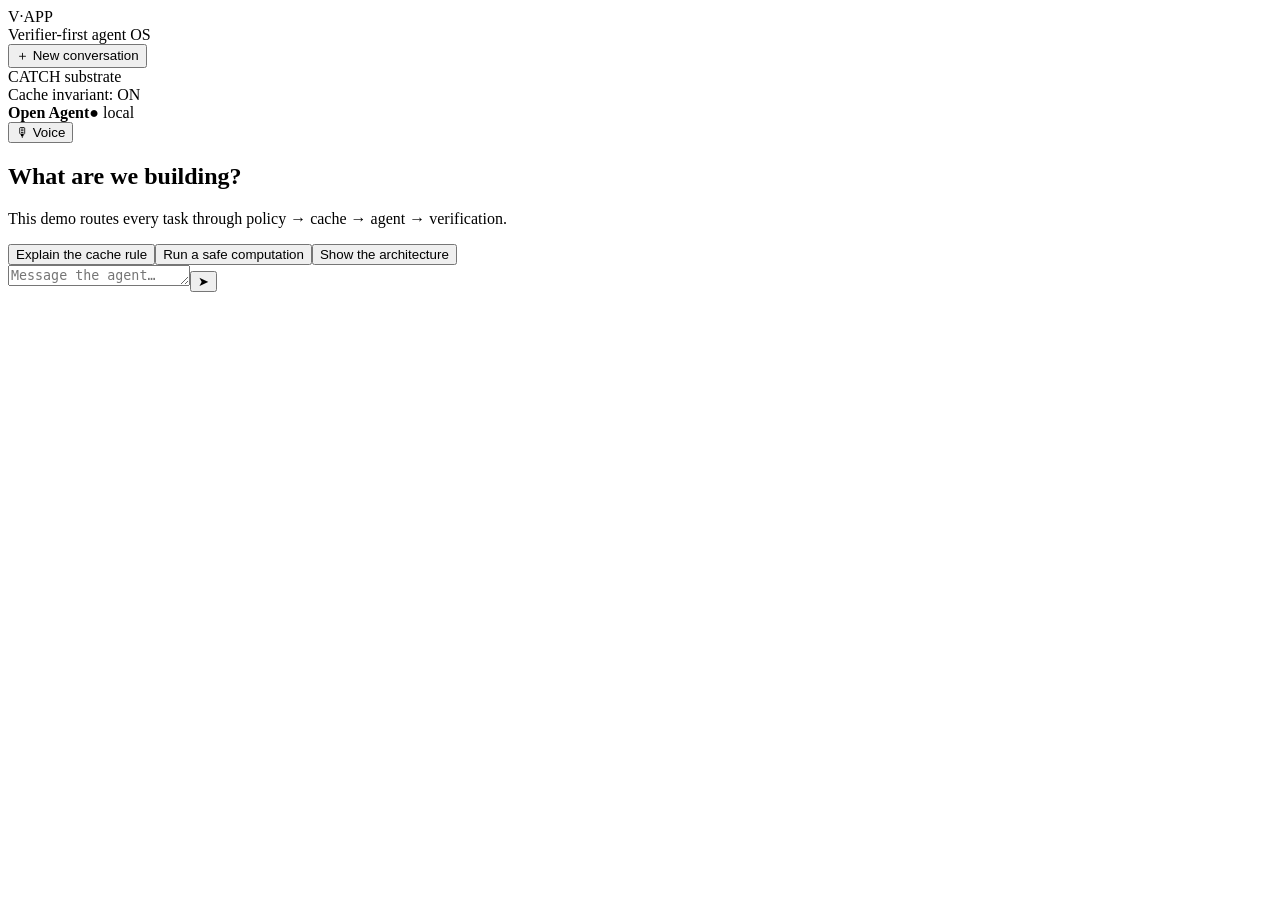
==== web/index.html @ 71372ea3 "feat: add open agent web demo" ====
<!doctype html><html><head><meta charset="utf-8"><meta name="viewport" content="width=device-width,initial-scale=1"><title>V-App</title><link rel="stylesheet" href="/web/styles.css"></head><body><aside><div class="brand">V<span>·</span>APP</div><div class="muted">Verifier-first agent OS</div><button id="new">＋ New conversation</button><div id="sessions"></div><div class="sidefoot">CATCH substrate<br>Cache invariant: ON</div></aside><main><header><div><strong>Open Agent</strong><span id="status">● local</span></div><button id="voice">🎙 Voice</button></header><section id="messages"><div class="welcome"><h1>What are we building?</h1><p>This demo routes every task through policy → cache → agent → verification.</p><div class="chips"><button>Explain the cache rule</button><button>Run a safe computation</button><button>Show the architecture</button></div></div></section><footer><textarea id="input" rows="1" placeholder="Message the agent…"></textarea><button id="send">➤</button></footer></main><script src="/web/app.js"></script></body></html>
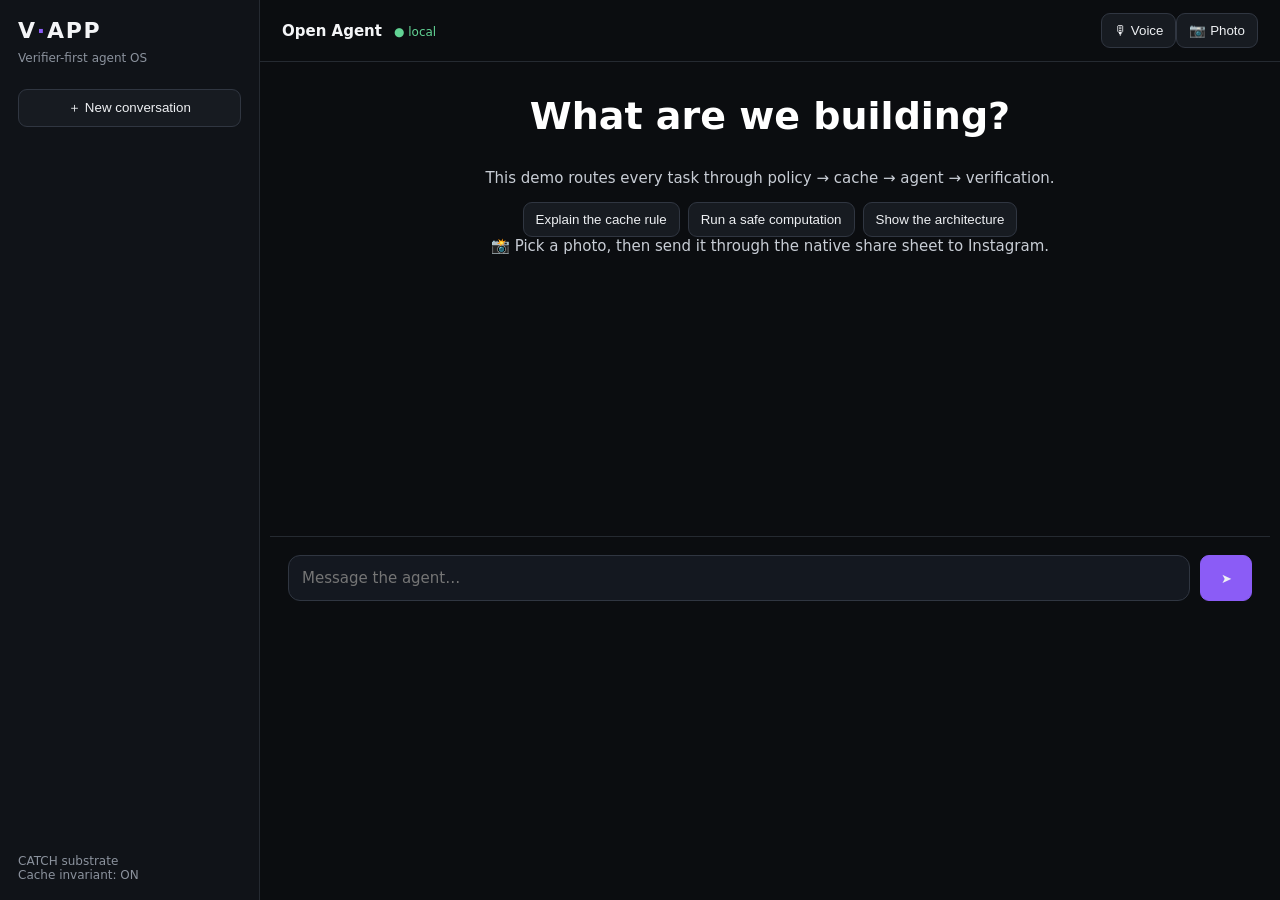
==== commit dcd3c699: "feat: add photo picker and Instagram share action" ====
--- a/web/index.html
+++ b/web/index.html
@@ -1 +1 @@
-<!doctype html><html><head><meta charset="utf-8"><meta name="viewport" content="width=device-width,initial-scale=1"><title>V-App</title><link rel="stylesheet" href="/web/styles.css"></head><body><aside><div class="brand">V<span>·</span>APP</div><div class="muted">Verifier-first agent OS</div><button id="new">＋ New conversation</button><div id="sessions"></div><div class="sidefoot">CATCH substrate<br>Cache invariant: ON</div></aside><main><header><div><strong>Open Agent</strong><span id="status">● local</span></div><button id="voice">🎙 Voice</button></header><section id="messages"><div class="welcome"><h1>What are we building?</h1><p>This demo routes every task through policy → cache → agent → verification.</p><div class="chips"><button>Explain the cache rule</button><button>Run a safe computation</button><button>Show the architecture</button></div></div></section><footer><textarea id="input" rows="1" placeholder="Message the agent…"></textarea><button id="send">➤</button></footer></main><script src="/web/app.js"></script></body></html>+<!doctype html><html><head><meta charset="utf-8"><meta name="viewport" content="width=device-width,initial-scale=1"><title>V-App</title><link rel="stylesheet" href="/web/styles.css"></head><body><aside><div class="brand">V<span>·</span>APP</div><div class="muted">Verifier-first agent OS</div><button id="new">＋ New conversation</button><div id="sessions"></div><div class="sidefoot">CATCH substrate<br>Cache invariant: ON</div></aside><main><header><div><strong>Open Agent</strong><span id="status">● local</span></div><div class="header-actions"><button id="voice">🎙 Voice</button><button id="photo">📷 Photo</button><input id="photo-input" type="file" accept="image/*" hidden></div></header><section id="messages"><div class="welcome"><h1>What are we building?</h1><p>This demo routes every task through policy → cache → agent → verification.</p><div class="chips"><button>Explain the cache rule</button><button>Run a safe computation</button><button>Show the architecture</button></div><div class="photo-hint">📸 Pick a photo, then send it through the native share sheet to Instagram.</div></div></section><footer><textarea id="input" rows="1" placeholder="Message the agent…"></textarea><button id="send">➤</button></footer></main><script src="/web/app.js"></script></body></html>
--- a/web/styles.css
+++ b/web/styles.css
@@ -0,0 +1 @@
+*{box-sizing:border-box}body{margin:0;background:#0b0d10;color:#f4f5f7;font:15px system-ui,-apple-system,BlinkMacSystemFont,"Segoe UI",sans-serif;display:flex;height:100vh}aside{width:260px;background:#101318;border-right:1px solid #252a31;padding:18px;display:flex;flex-direction:column;gap:8px}.brand{font-size:22px;font-weight:800;letter-spacing:.08em}.brand span{color:#8b5cf6}.muted,.sidefoot{color:#8b929d;font-size:12px}.sidefoot{margin-top:auto}button{border:1px solid #303641;background:#171b21;color:#eef0f3;border-radius:9px;padding:9px 12px;cursor:pointer}button:hover{background:#20252d}#new{margin:16px 0}main{flex:1;display:flex;flex-direction:column;min-width:0}header{height:62px;border-bottom:1px solid #252a31;display:flex;align-items:center;justify-content:space-between;padding:0 22px}header span{margin-left:12px;color:#62d394;font-size:12px}.welcome{margin:auto;max-width:720px;text-align:center;color:#c8cdd5}.welcome h1{font-size:38px;color:#fff}.chips{display:flex;gap:8px;justify-content:center;flex-wrap:wrap}.msg{max-width:820px;margin:18px auto;width:calc(100% - 40px);padding:14px 18px;border-radius:14px;line-height:1.6;white-space:pre-wrap}.user{background:#171b21}.assistant{background:#101318;border:1px solid #242a33}.meta{font-size:11px;color:#8b929d;margin-top:8px}.verified{color:#62d394}.unknown{color:#f2c66d}footer{display:flex;gap:10px;padding:18px;border-top:1px solid #252a31;max-width:1000px;width:100%;margin:auto}textarea{flex:1;resize:none;background:#141820;border:1px solid #303641;color:#fff;border-radius:12px;padding:13px;font:inherit;outline:none}#send{width:52px;background:#8b5cf6;border-color:#8b5cf6}
